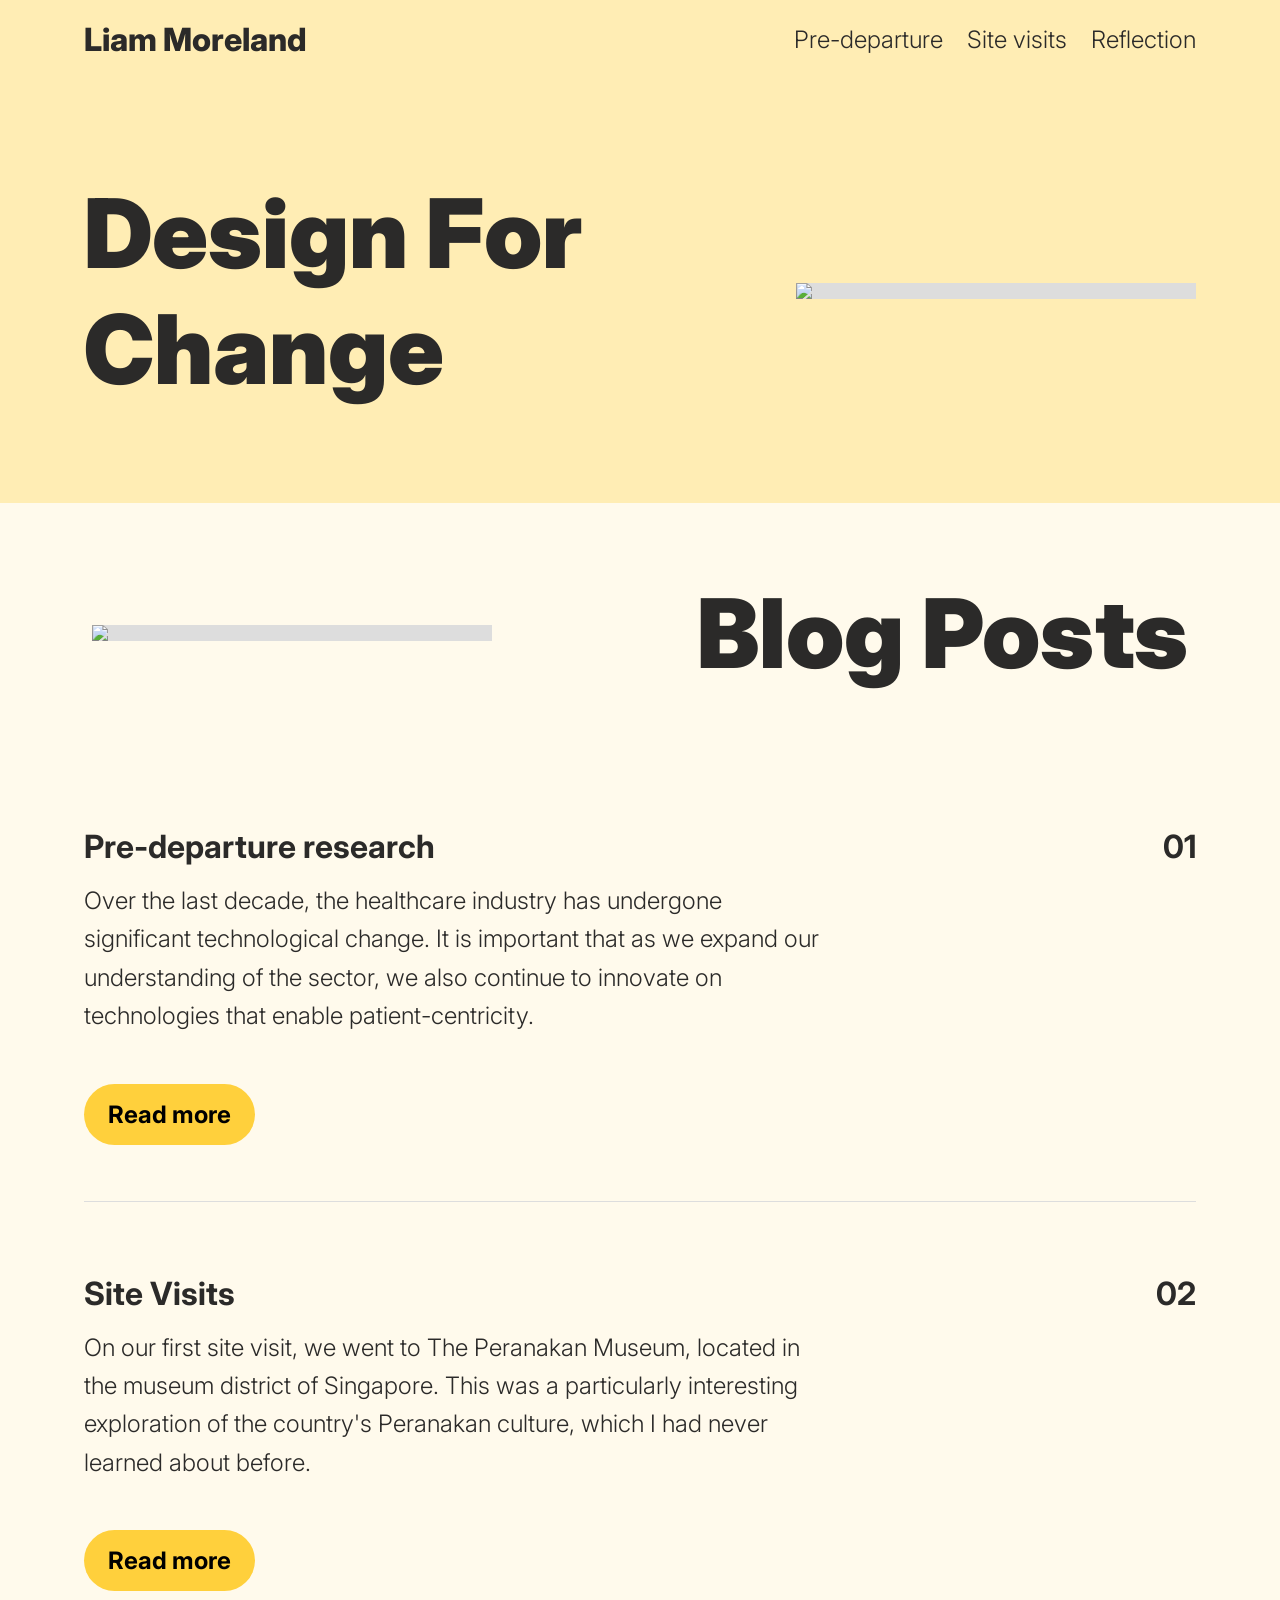
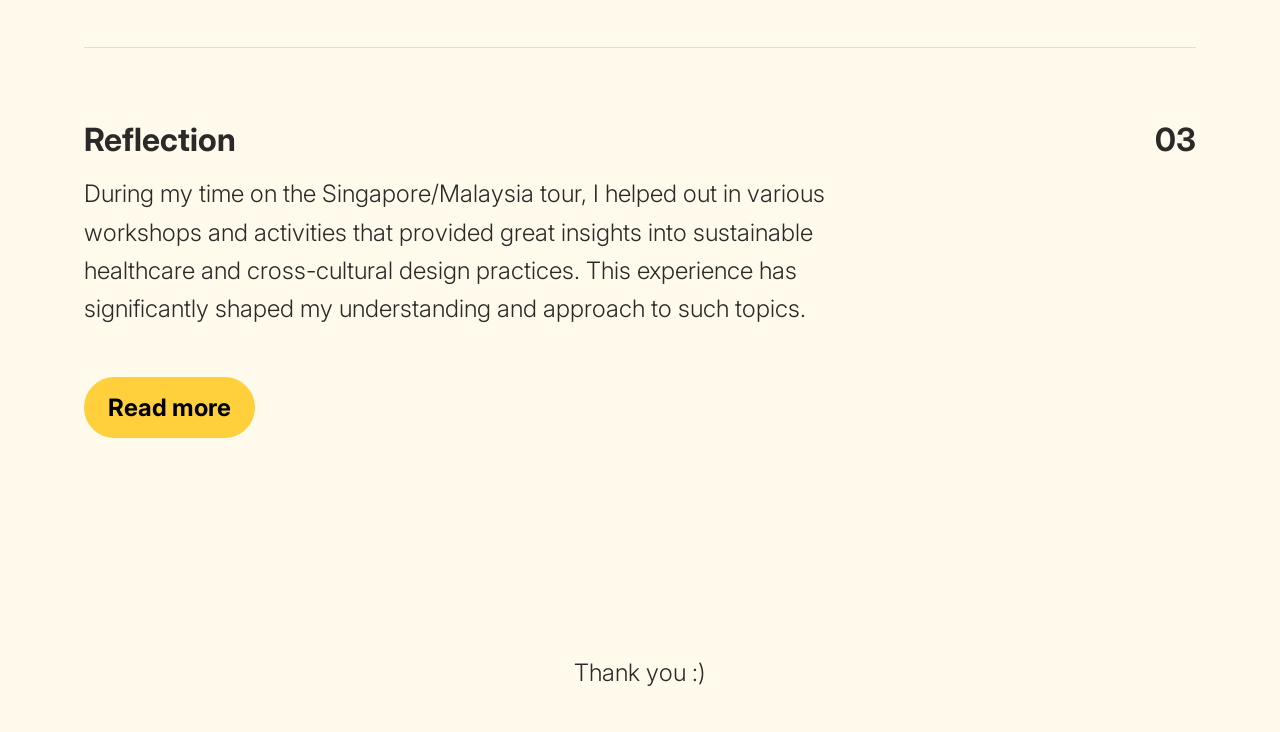
==== index.html @ 89345555 "Add files via upload" ====
<!DOCTYPE html>
<html lang="en">

<head>
    <meta charset="UTF-8">
    <meta name="viewport" content="width=device-width, initial-scale=1.0">
    <title>Liam Moreland - Design For Change</title>
    <link rel="stylesheet" href="styles.css">
    <link rel="preconnect" href="https://fonts.googleapis.com">
    <link rel="preconnect" href="https://fonts.gstatic.com" crossorigin>
    <link href="https://fonts.googleapis.com/css2?family=Inter:wght@100..900&display=swap" rel="stylesheet">
</head>

<body>
    <header>
        <div class="container">
            <nav>
                <div class="logo">Liam Moreland</div>
                <ul>
                    <li><a href="#">Pre-departure</a></li>
                    <li><a href="#">Site visits</a></li>
                    <li><a href="#">Reflection</a></li>
                </ul>
            </nav>
        </div>
    </header>
    <main>
        <div class="colour">
            <div class="container">
                <section class="hero">
                    <h1>Design For Change</h1>
                    <img src="assets/hero1.jpg" class="hero-image"></img>
                </section>
            </div>
        </div>
        <div class="container">
            <section class="blog-header">
                <img src="assets/hero2.jpg" class="hero-image"></img>
                <h1>Blog Posts</h1>
            </section>
            <section class="blog-posts">
                <div class="post">
                    <div class="post-content">
                        <h3>Pre-departure research</h3>
                        <p>Over the last decade, the healthcare industry has undergone significant technological change. It
                            is important that as we expand our understanding of the sector, we also continue to innovate on
                            technologies that enable patient-centricity.</p>
                        <div class="full-content" style="display: none;">
                            <p>
                                By enabling patient-centricity
                                we ensure that we're not only solving complex challenges but also maintaining quality of
                                life and
                                monitoring to predict any poor outcomes. This first post addresses some of the innovative
                                technologies, and programs that facilitate them, coming out of Singapore in recent years.

                                Focusing on a specific industry, I can outline how the Singaporean government allocates
                                resources to bring health startup technology to life. For example, the Ministry of Health
                                has worked in collaboration with National University of Singapore startup T-Rehab to develop
                                the latest innovation in the physiotherapy industry - Smart Health TeleRehab. TeleRehab is
                                remote physiotherapy and it’s an interesting interplay of technology. It utilizes sensors,
                                digital dashboards, video conferencing, and more to transform a physical form of therapy
                                into a virtual space.

                                Health technology like this shakes up an industry with so much potential. I’m looking
                                forward to exploring all the other initiatives, products, and services offered.
                            </p>
                            <img src="image1.jpg" class="post-image">
                        </div>
                        <a href="#" class="read-more">Read more</a>
                    </div>
                    <div class="post-number">
                        <h3>01</h3>
                    </div>
                </div>
                <hr>
                <div class="post">
                    <div class="post-content">
                        <h3>Site Visits</h3>
                        <p>On our first site visit, we went to The Peranakan Museum, located in the museum district of
                            Singapore. This was a particularly interesting exploration of the country's Peranakan culture,
                            which I had never learned about before.</p>
                        <div class="full-content" style="display: none;">
                            <p>The museum offered a deep dive into the unique blend of Chinese, Malay, and Indonesian
                                influences that define Peranakan culture. Understanding the cultural symbols provided
                                valuable insights into their way of life and their relevance to a healthier community.

                                The symbols include brightly colored ornamental vases, plates, bowls, and more. From lime
                                green to bright pink porcelain, they were hard to miss and brightly displayed. A closer look
                                at the patterns they’re decorated with tells the story of the community’s emphasis on
                                aesthetic beauty and cultural identity.

                                Preserving Peranakan cultural practices can significantly contribute to a Healthier
                                Singapore by creating a sense of belonging and identity, which is important for mental
                                health and well-being. Engaging in traditional crafts and community events provides a sense
                                of purpose, especially for the elderly.

                                The next site visit offered an in-depth look into Singapore's history with a
                                thought-provoking exhibit on plastic waste in modern society. What stood out about the
                                Plastics Exhibit was the design of the space. It showed a modern bedroom, and as we walked
                                through, we observed the use of plastics and how seamlessly they fit into everyday life. We
                                also had the chance to learn more about the recyclability of these items through info cards.
                                I loved the simplicity of these cards as they allowed all visitors, even children, to
                                understand the seriousness of sustainability practices.

                                This focus on environmental impact highlights the need for promoting physical health by
                                advocating for a cleaner environment. By integrating cultural heritage and environmental
                                awareness, Singapore can adopt a holistic approach to health that includes mental,
                                emotional, and physical well-being.

                                The plastics exhibit’s focus on environmental impact also echoes Australia’s increasing
                                awareness and efforts towards sustainability. Both countries recognize the importance of
                                cultural preservation and the environment. Though the approaches and emphasis may vary, it
                                is a unified mission that we are both striving toward.

                                Overall, my visits to the Peranakan Museum and the National Museum's plastics exhibit
                                underscored the beauty of cultural traditions and the urgent need for environmental
                                sustainability. Understanding these practices not only enhances our cultural knowledge but
                                also highlights their role in promoting a healthy society. By valuing cultural heritage and
                                advocating for sustainable practices, we can contribute to a sustainable approach to public
                                health.
                            </p>
                            <img src="image2.jpg" class="post-image">
                        </div>
                        <a href="#" class="read-more">Read more</a>
                    </div>
                    <div class="post-number">
                        <h3>02</h3>
                    </div>
                </div>
                <hr>
                <div class="post">
                    <div class="post-content">
                        <h3>Reflection</h3>
                        <p>During my time on the Singapore/Malaysia tour, I helped out in various workshops and activities
                            that provided great insights into sustainable healthcare and cross-cultural design practices.
                            This experience has significantly shaped my understanding and approach to such topics.</p>
                        <div class="full-content" style="display: none;">
                            
                            <p>
                                The symposium was one of my favorite workshops, where we gathered to hear from highly
                                experienced experts in the field. The case studies, especially from our Taiwanese professor
                                and her redesign of the umbilical clamp, provided a detailed glimpse into the design process
                                across the industry, offering valuable pointers for my own design thinking. The site visits
                                to elder day care centers were also insightful, showing the approaches healthcare
                                professionals take towards sustainability. Activities, such as the Taylor University dinner
                                and the ugly t-shirt competition, helped me better engage with others outside my own
                                cultural context.

                                This tour highlighted that both Singapore and Malaysia are highly advanced, particularly in
                                their approach to aging populations. I would often observe elderly people actively cycling
                                or working out, reinforcing the emphasis on maintaining an active lifestyle. However, while
                                sustainability is reflected in policies, it is less ingrained in some areas of the culture,
                                especially concerning the relatively new practice of recycling, particularly single-use
                                plastics.

                                In the group, I contributed primarily through ideation, research, and wireframing. My
                                background in interaction design and design strategy helped maintain a solid line of design
                                thinking that included everyone's input. I went back on ideas to ensure alignment with our
                                personas, resulting in a refined campaign led by the visual communication designers. This
                                approach also helped with a smooth collaboration with other interaction design members,
                                overcoming language barriers.

                                One challenge was the group sometimes moving ahead with ideas that didn't align with our
                                personas or overlooked the skills of interaction design members. This was resolved through
                                open and honest communication, ensuring everyone’s contributions were valued.

                                Throughout my time in Singapore and Malaysia, I noticed the use of mascots to promote
                                behavior change, particularly on trains. We incorporated this cultural insight by creating
                                our own mascot, to resonate with the local culture, effectively conveying our message.

                                Having two nurses, Gabby and Xen, on our team provided significant insights, particularly on
                                wound care and its impact on sustainability. Their expertise guided our research, they
                                stressed the importance of this topic. The other design disciplines within our team allowed
                                us to create meaningful user experiences and beautiful visual assets. Furthermore this
                                project showed me that wound care is a global issue best addressed with cross-cultural
                                interpretations. Our easy-to-follow flowchart and culturally resonant mascot have the
                                potential to make a significant global impact.

                                Lastly, this experience has contributed immensely to my growth as a designer by exposing me
                                to other disciplines and their approaches. I plan to apply these insights by adopting a more
                                multidisciplinary and culturally informed approach in my future work, ensuring a holistic
                                and user-centric design process. My advice to future participants is to stay open-minded and
                                embrace the diversity of perspectives and disciplines. Engage actively in all activities,
                                communicate openly with your group, and use the cultural elements you observe to inform your
                                design decisions. This experience will greatly contribute to your personal and professional
                                growth.
                            </p>
                            <img src="assets/hero2.jpg" class="post-image">
                        </div>
                        <a href="#" class="read-more">Read more</a>
                    </div>
                    <div class="post-number">
                        <h3>03</h3>
                    </div>
                </div>
            </section>
        </div>
    </main>
    <footer>
        <div class="container">
            <div class="legal-info">
                <p>Thank you :)</p>
            </div>
        </div>
    </footer>
    <script src="scripts.js"></script>
</body>

</html>
---- styles.css ----
/* styles.css */
h1 {
    font-family: "Inter", sans-serif;
    font-weight: 900;
    color: #2B2A29;
}

p {
    font-family: "Inter", sans-serif;
    font-size: 24px;
    font-weight: 300;
    color: #2B2A29;
    line-height: 1.6; /* Adjust this value as needed */
    margin-bottom: 16px; /* Adjust this value as needed */
}

/* styles.css */

p {
    font-family: "Inter", sans-serif;
    font-size: 24px;
    font-weight: 300;
    color: #2B2A29;
    line-height: 1.6; /* Adjust this value as needed */
    margin-bottom: 20px; /* Adjust this value as needed */
}

.full-content {
    display: none; /* Ensure content is hidden by default */
    display: flex;
    justify-content: space-between;
    align-items: flex-start;
}

.full-content img {
    max-width: 200px; /* Adjust the size of the image as needed */
    margin-left: 20px; /* Space between text and image */
}

h2 {
  font-family: "Inter", sans-serif;
  color: #2B2A29;
}

h3 {
  font-family: "Inter", sans-serif;
  font-size: 32px;
  font-weight: 700;
  color: #2B2A29;
}

p {
  font-family: "Inter", sans-serif;
  font-size: 24px;
  font-weight: 300;
  color: #2B2A29;
}

body {
  font-family: Arial, sans-serif;
  margin: 0;
  padding: 0;
  background-color: #FFFAEC;
}
.colour {
    background-color: #FFEDB4;
}
.container {
  max-width: 1440px;
  margin: 0 auto;
  padding: 0 20px; /* Optional padding */
}

header {
  background-color: #FFEDB4;
  padding: 20px 64px;
}

nav {
  display: flex;
  justify-content: space-between;
  align-items: center;
}

.logo {
  font-size: 32px;
  font-weight: 800;
  font-family: "Inter", sans-serif;
  color: #2B2A29;
}

nav ul {
  list-style-type: none;
  margin: 0;
  padding: 0;
  display: flex;
  gap: 24px;
}

nav ul li {
  display: inline;
}

nav ul li a {
  text-decoration: none;
  color: #2B2A29;
  font-weight: 300;
  font-family: "Inter", sans-serif;
  font-size: 24px;
}

.hero {
  background-color: #FFEDB4;
  padding: 96px 64px;
  text-align: left;
  display: flex;
  justify-content: space-between;
  align-items: center;
}

.hero h1 {
  font-size: 96px;
  margin: 0;
  width: 549px;
}

.hero .hero-image {
  max-width: 600px;
  min-width: 400px;
  height: auto;
  background-color: #ddd;
}

.blog-header {
  background-color: #FFFAEC;
  padding: 72px;
  text-align: left;
  display: flex;
  justify-content: space-between;
  align-items: center;
}

.blog-header h1 {
  font-size: 96px;
  margin: 0;
}

.blog-header .hero-image {
  max-width: 600px;
  min-width: 400px;
  height: auto;
  background-color: #ddd;
}

.blog-posts {
  padding: 64px;
  background-color: #FFFAEC;
}

.blog-posts h2 {
  font-size: 32px;
  text-align: left;
  margin-bottom: 50px;
}

.post {
  display: flex;
  justify-content: space-between;
  align-items: flex-start;
}

.post-image {
  width: 150px;
  height: 150px;
  background-color: #ddd;
  margin-right: 20px;
}

.post-content {
  flex-grow: 1;
  max-width: 66.66%;
}

.post-content h3 {
  font-size: 32px;
  margin: 0;
  padding-bottom: 16px;
}

.post-content p {
  padding: 0 0 64px 0;
  margin: 0;
}

.read-more {
  text-decoration: none;
  background-color: #FFD03C;
  padding: 16px 24px;
  border-radius: 100px;
  color: #000;
  font-weight: 700;
  font-size: 24px;
  font-family: "inter", sans-serif;
}

.post-number h3 {
  font-weight: 700;
  margin: 0;
}

hr {
  border: 0;
  border-top: 1px solid #ddd;
  margin: 72px 0;
}

footer {

  background-color: #FFFAEC;
  padding: 20px;
  text-align: center;
  padding-top: 144px;
}

.legal-info {
  font-size: 12px;
  color: #999;
}

.full-content {
  display: none; /* Ensure content is hidden by default */
}
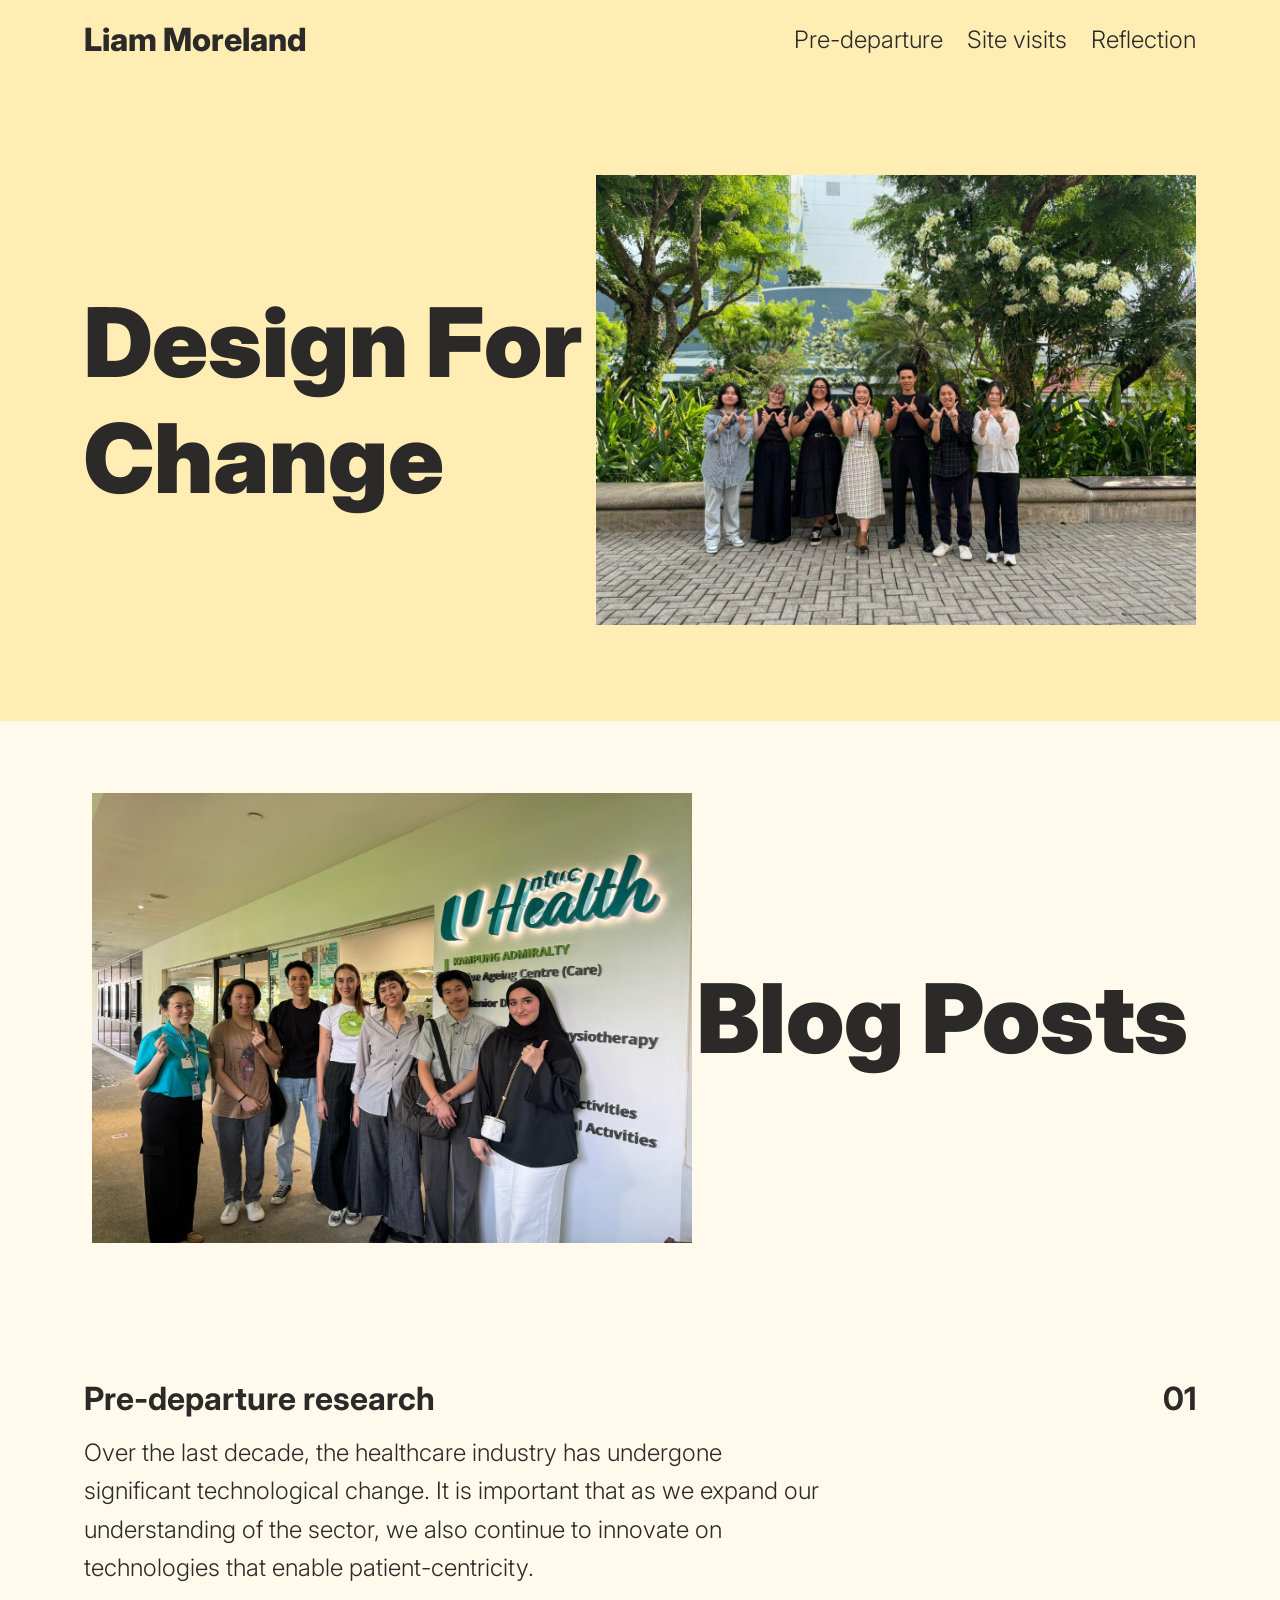
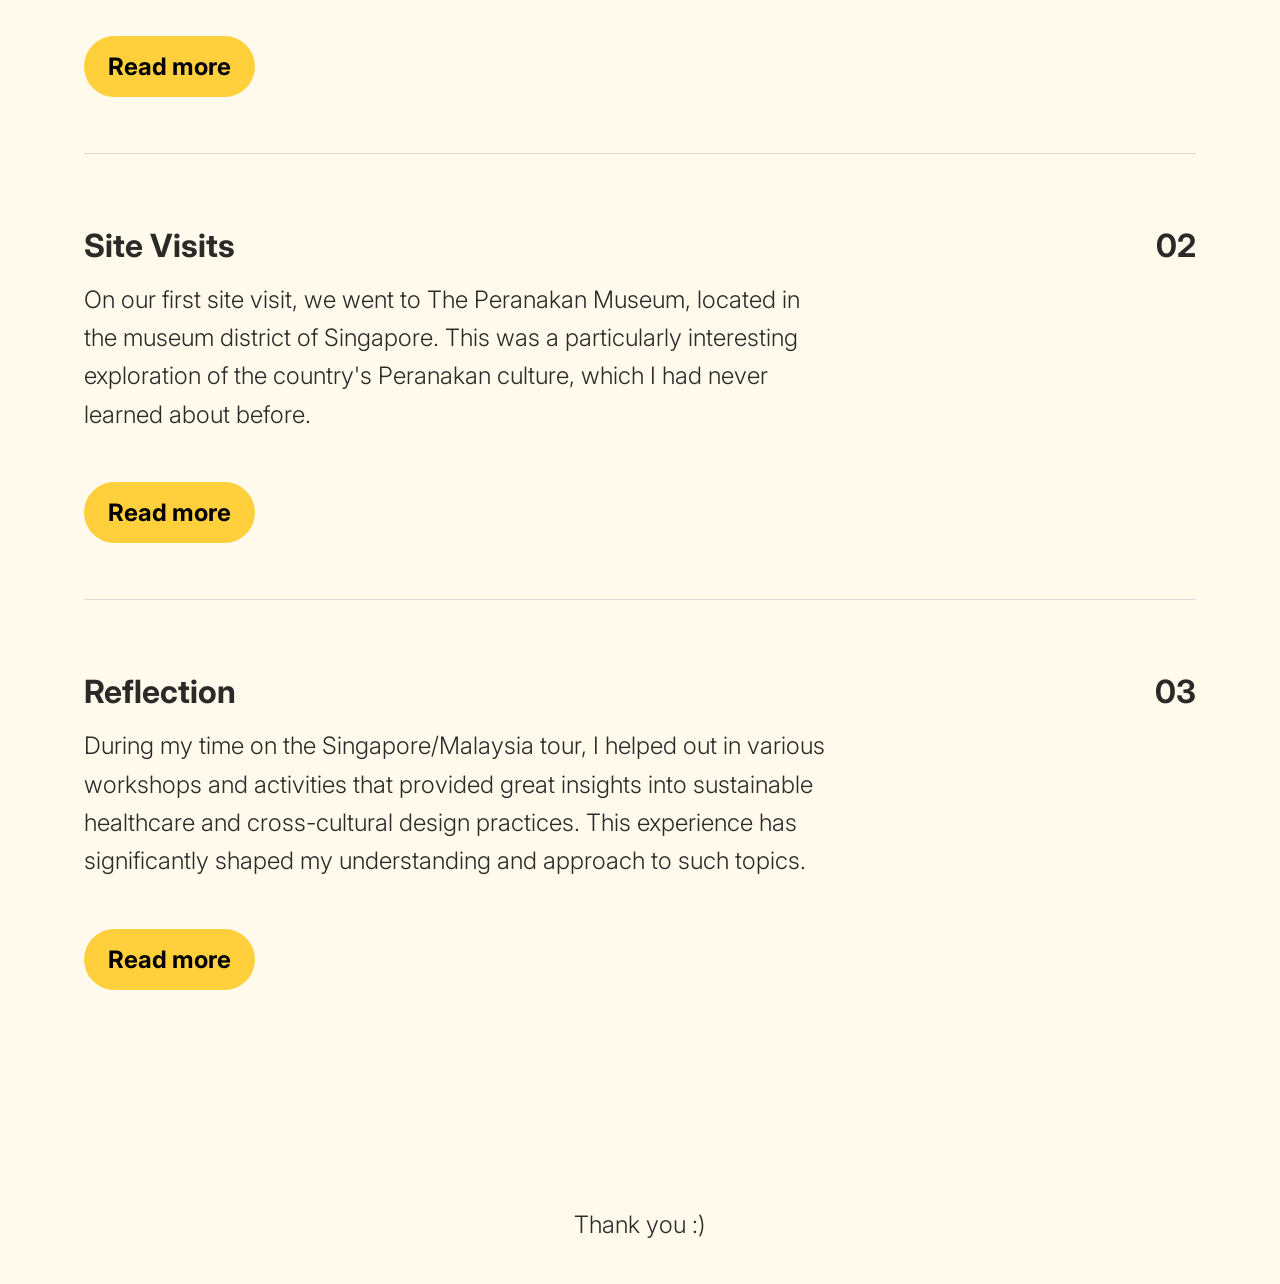
==== commit afb48231: "Update index.html" ====
--- a/index.html
+++ b/index.html
@@ -29,42 +29,52 @@
             <div class="container">
                 <section class="hero">
                     <h1>Design For Change</h1>
-                    <img src="assets/hero1.jpg" class="hero-image"></img>
+                    <img src="hero1.jpg" class="hero-image"></img>
                 </section>
             </div>
         </div>
         <div class="container">
             <section class="blog-header">
-                <img src="assets/hero2.jpg" class="hero-image"></img>
+                <img src="hero2.jpg" class="hero-image"></img>
                 <h1>Blog Posts</h1>
             </section>
             <section class="blog-posts">
                 <div class="post">
                     <div class="post-content">
                         <h3>Pre-departure research</h3>
-                        <p>Over the last decade, the healthcare industry has undergone significant technological change. It
-                            is important that as we expand our understanding of the sector, we also continue to innovate on
+                        <p>Over the last decade, the healthcare industry has undergone significant technological change.
+                            It
+                            is important that as we expand our understanding of the sector, we also continue to innovate
+                            on
                             technologies that enable patient-centricity.</p>
                         <div class="full-content" style="display: none;">
                             <p>
                                 By enabling patient-centricity
                                 we ensure that we're not only solving complex challenges but also maintaining quality of
                                 life and
-                                monitoring to predict any poor outcomes. This first post addresses some of the innovative
-                                technologies, and programs that facilitate them, coming out of Singapore in recent years.
-
+                                monitoring to predict any poor outcomes. This first post addresses some of the
+                                innovative
+                                technologies, and programs that facilitate them, coming out of Singapore in recent
+                                years.
+                            </p>
+                            <p>
                                 Focusing on a specific industry, I can outline how the Singaporean government allocates
-                                resources to bring health startup technology to life. For example, the Ministry of Health
-                                has worked in collaboration with National University of Singapore startup T-Rehab to develop
-                                the latest innovation in the physiotherapy industry - Smart Health TeleRehab. TeleRehab is
-                                remote physiotherapy and it’s an interesting interplay of technology. It utilizes sensors,
+                                resources to bring heal</p>
+                            <p>th startup technology to life. For example, the Ministry of
+                                Health
+                                has worked in collaboration with National University of Singapore startup T-Rehab to
+                                develop
+                                the latest innovation in the physiotherapy industry - Smart Health TeleRehab. TeleRehab
+                                is
+                                remote physiotherapy and it’s an interesting interplay of technology. It utilizes
+                                sensors,
                                 digital dashboards, video conferencing, and more to transform a physical form of therapy
                                 into a virtual space.
-
+                            </p>
+                            <p>
                                 Health technology like this shakes up an industry with so much potential. I’m looking
                                 forward to exploring all the other initiatives, products, and services offered.
                             </p>
-                            <img src="image1.jpg" class="post-image">
                         </div>
                         <a href="#" class="read-more">Read more</a>
                     </div>
@@ -77,49 +87,66 @@
                     <div class="post-content">
                         <h3>Site Visits</h3>
                         <p>On our first site visit, we went to The Peranakan Museum, located in the museum district of
-                            Singapore. This was a particularly interesting exploration of the country's Peranakan culture,
+                            Singapore. This was a particularly interesting exploration of the country's Peranakan
+                            culture,
                             which I had never learned about before.</p>
                         <div class="full-content" style="display: none;">
                             <p>The museum offered a deep dive into the unique blend of Chinese, Malay, and Indonesian
                                 influences that define Peranakan culture. Understanding the cultural symbols provided
                                 valuable insights into their way of life and their relevance to a healthier community.
-
-                                The symbols include brightly colored ornamental vases, plates, bowls, and more. From lime
-                                green to bright pink porcelain, they were hard to miss and brightly displayed. A closer look
+                            </p>
+                            <p>
+                                The symbols include brightly colored ornamental vases, plates, bowls, and more. From
+                                lime
+                                green to bright pink porcelain, they were hard to miss and brightly displayed. A closer
+                                look
                                 at the patterns they’re decorated with tells the story of the community’s emphasis on
                                 aesthetic beauty and cultural identity.
-
+                            </p>
+                            <p>
                                 Preserving Peranakan cultural practices can significantly contribute to a Healthier
                                 Singapore by creating a sense of belonging and identity, which is important for mental
-                                health and well-being. Engaging in traditional crafts and community events provides a sense
+                                health and well-being. Engaging in traditional crafts and community events provides a
+                                sense
                                 of purpose, especially for the elderly.
-
+                            </p>
+                            <p>
                                 The next site visit offered an in-depth look into Singapore's history with a
                                 thought-provoking exhibit on plastic waste in modern society. What stood out about the
-                                Plastics Exhibit was the design of the space. It showed a modern bedroom, and as we walked
-                                through, we observed the use of plastics and how seamlessly they fit into everyday life. We
-                                also had the chance to learn more about the recyclability of these items through info cards.
+                                Plastics Exhibit was the design of the space. It showed a modern bedroom, and as we
+                                walked
+                                through, we observed the use of plastics and how seamlessly they fit into everyday life.
+                                We
+                                also had the chance to learn more about the recyclability of these items through info
+                                cards.
                                 I loved the simplicity of these cards as they allowed all visitors, even children, to
                                 understand the seriousness of sustainability practices.
-
+                            </p>
+                            <p>
                                 This focus on environmental impact highlights the need for promoting physical health by
                                 advocating for a cleaner environment. By integrating cultural heritage and environmental
                                 awareness, Singapore can adopt a holistic approach to health that includes mental,
                                 emotional, and physical well-being.
-
+                            </p>
+                            <p>
                                 The plastics exhibit’s focus on environmental impact also echoes Australia’s increasing
                                 awareness and efforts towards sustainability. Both countries recognize the importance of
-                                cultural preservation and the environment. Though the approaches and emphasis may vary, it
+                                cultural preservation and the environment. Though the approaches and emphasis may vary,
+                                it
                                 is a unified mission that we are both striving toward.
-
+                            </p>
+                            <p>
                                 Overall, my visits to the Peranakan Museum and the National Museum's plastics exhibit
                                 underscored the beauty of cultural traditions and the urgent need for environmental
-                                sustainability. Understanding these practices not only enhances our cultural knowledge but
-                                also highlights their role in promoting a healthy society. By valuing cultural heritage and
-                                advocating for sustainable practices, we can contribute to a sustainable approach to public
+                                sustainability. Understanding these practices not only enhances our cultural knowledge
+                                but
+                                also highlights their role in promoting a healthy society. By valuing cultural heritage
+                                and
+                                advocating for sustainable practices, we can contribute to a sustainable approach to
+                                public
                                 health.
                             </p>
-                            <img src="image2.jpg" class="post-image">
+
                         </div>
                         <a href="#" class="read-more">Read more</a>
                     </div>
@@ -131,61 +158,90 @@
                 <div class="post">
                     <div class="post-content">
                         <h3>Reflection</h3>
-                        <p>During my time on the Singapore/Malaysia tour, I helped out in various workshops and activities
-                            that provided great insights into sustainable healthcare and cross-cultural design practices.
+                        <p>During my time on the Singapore/Malaysia tour, I helped out in various workshops and
+                            activities
+                            that provided great insights into sustainable healthcare and cross-cultural design
+                            practices.
                             This experience has significantly shaped my understanding and approach to such topics.</p>
                         <div class="full-content" style="display: none;">
-                            
+
                             <p>
                                 The symposium was one of my favorite workshops, where we gathered to hear from highly
-                                experienced experts in the field. The case studies, especially from our Taiwanese professor
-                                and her redesign of the umbilical clamp, provided a detailed glimpse into the design process
-                                across the industry, offering valuable pointers for my own design thinking. The site visits
+                                experienced experts in the field. The case studies, especially from our Taiwanese
+                                professor
+                                and her redesign of the umbilical clamp, provided a detailed glimpse into the design
+                                process
+                                across the industry, offering valuable pointers for my own design thinking. The site
+                                visits
                                 to elder day care centers were also insightful, showing the approaches healthcare
-                                professionals take towards sustainability. Activities, such as the Taylor University dinner
+                                professionals take towards sustainability. Activities, such as the Taylor University
+                                dinner
                                 and the ugly t-shirt competition, helped me better engage with others outside my own
                                 cultural context.
-
-                                This tour highlighted that both Singapore and Malaysia are highly advanced, particularly in
-                                their approach to aging populations. I would often observe elderly people actively cycling
-                                or working out, reinforcing the emphasis on maintaining an active lifestyle. However, while
-                                sustainability is reflected in policies, it is less ingrained in some areas of the culture,
+                            </p>
+                            <p>
+                                This tour highlighted that both Singapore and Malaysia are highly advanced, particularly
+                                in
+                                their approach to aging populations. I would often observe elderly people actively
+                                cycling
+                                or working out, reinforcing the emphasis on maintaining an active lifestyle. However,
+                                while
+                                sustainability is reflected in policies, it is less ingrained in some areas of the
+                                culture,
                                 especially concerning the relatively new practice of recycling, particularly single-use
                                 plastics.
-
+                            </p>
+                            <p>
                                 In the group, I contributed primarily through ideation, research, and wireframing. My
-                                background in interaction design and design strategy helped maintain a solid line of design
-                                thinking that included everyone's input. I went back on ideas to ensure alignment with our
-                                personas, resulting in a refined campaign led by the visual communication designers. This
+                                background in interaction design and design strategy helped maintain a solid line of
+                                design
+                                thinking that included everyone's input. I went back on ideas to ensure alignment with
+                                our
+                                personas, resulting in a refined campaign led by the visual communication designers.
+                                This
                                 approach also helped with a smooth collaboration with other interaction design members,
                                 overcoming language barriers.
-
+                            </p>
+                            <p>
                                 One challenge was the group sometimes moving ahead with ideas that didn't align with our
-                                personas or overlooked the skills of interaction design members. This was resolved through
+                                personas or overlooked the skills of interaction design members. This was resolved
+                                through
                                 open and honest communication, ensuring everyone’s contributions were valued.
-
+                            </p>
+                            <p>
                                 Throughout my time in Singapore and Malaysia, I noticed the use of mascots to promote
-                                behavior change, particularly on trains. We incorporated this cultural insight by creating
+                                behavior change, particularly on trains. We incorporated this cultural insight by
+                                creating
                                 our own mascot, to resonate with the local culture, effectively conveying our message.
-
-                                Having two nurses, Gabby and Xen, on our team provided significant insights, particularly on
+                            </p>
+                            <p>
+                                Having two nurses, Gabby and Xen, on our team provided significant insights,
+                                particularly on
                                 wound care and its impact on sustainability. Their expertise guided our research, they
-                                stressed the importance of this topic. The other design disciplines within our team allowed
+                                stressed the importance of this topic. The other design disciplines within our team
+                                allowed
                                 us to create meaningful user experiences and beautiful visual assets. Furthermore this
                                 project showed me that wound care is a global issue best addressed with cross-cultural
                                 interpretations. Our easy-to-follow flowchart and culturally resonant mascot have the
                                 potential to make a significant global impact.
-
-                                Lastly, this experience has contributed immensely to my growth as a designer by exposing me
-                                to other disciplines and their approaches. I plan to apply these insights by adopting a more
-                                multidisciplinary and culturally informed approach in my future work, ensuring a holistic
-                                and user-centric design process. My advice to future participants is to stay open-minded and
-                                embrace the diversity of perspectives and disciplines. Engage actively in all activities,
-                                communicate openly with your group, and use the cultural elements you observe to inform your
-                                design decisions. This experience will greatly contribute to your personal and professional
+                            </p>
+                            <p>
+                                Lastly, this experience has contributed immensely to my growth as a designer by exposing
+                                me
+                                to other disciplines and their approaches. I plan to apply these insights by adopting a
+                                more
+                                multidisciplinary and culturally informed approach in my future work, ensuring a
+                                holistic
+                                and user-centric design process. My advice to future participants is to stay open-minded
+                                and
+                                embrace the diversity of perspectives and disciplines. Engage actively in all
+                                activities,
+                                communicate openly with your group, and use the cultural elements you observe to inform
+                                your
+                                design decisions. This experience will greatly contribute to your personal and
+                                professional
                                 growth.
                             </p>
-                            <img src="assets/hero2.jpg" class="post-image">
                         </div>
                         <a href="#" class="read-more">Read more</a>
                     </div>
@@ -206,4 +262,4 @@
     <script src="scripts.js"></script>
 </body>
 
-</html>+</html>
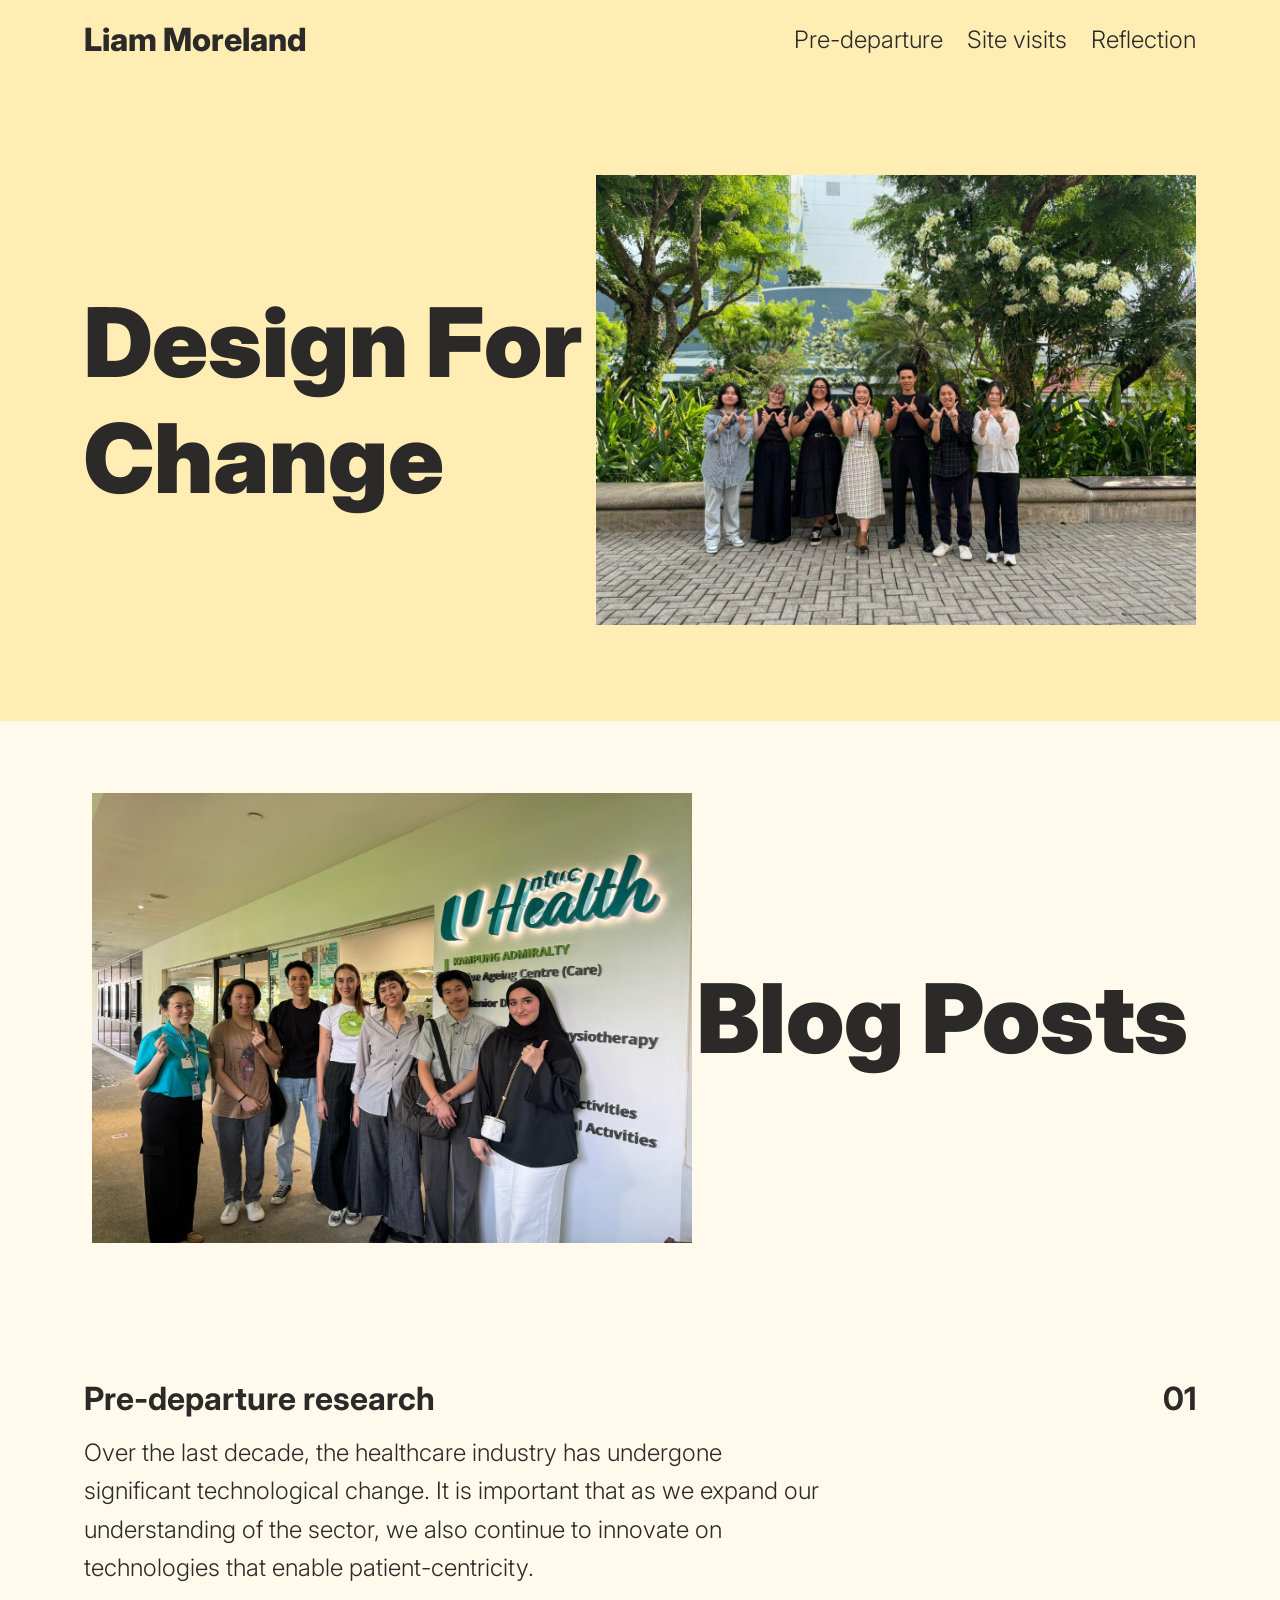
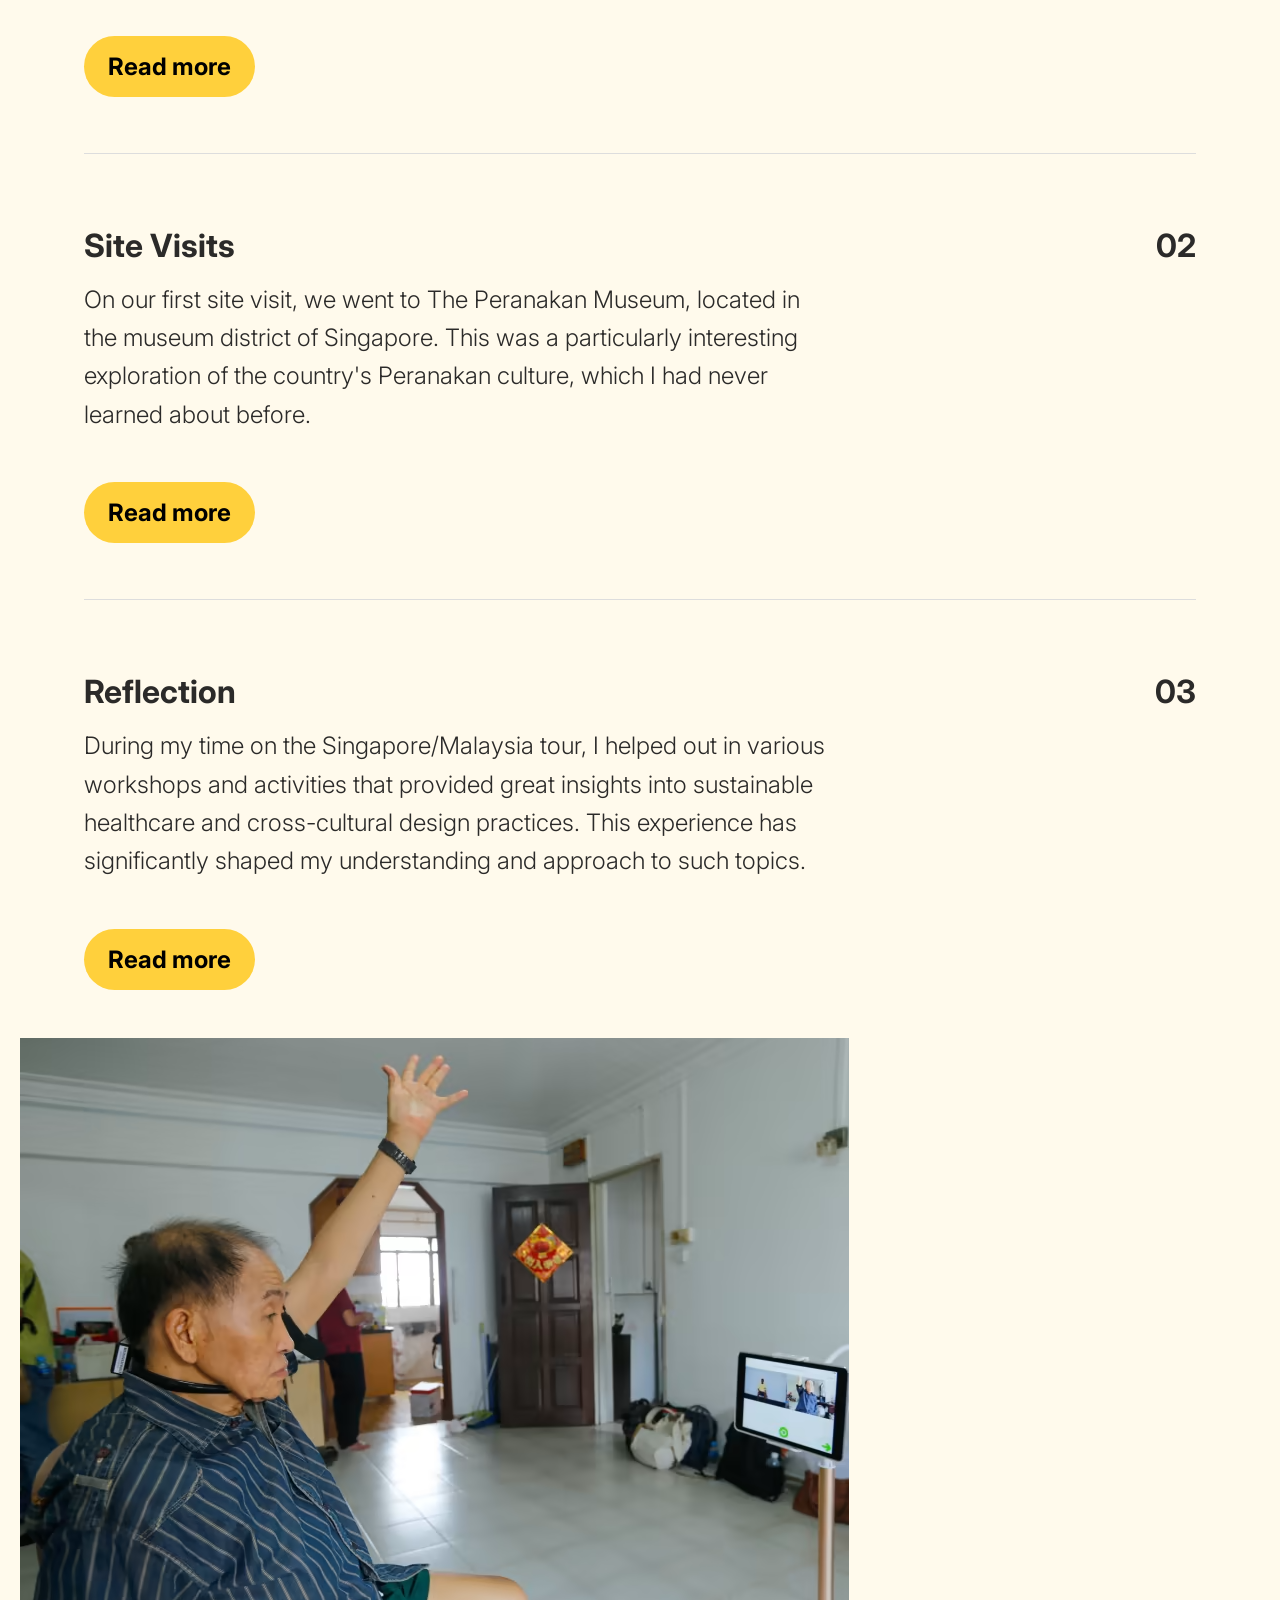
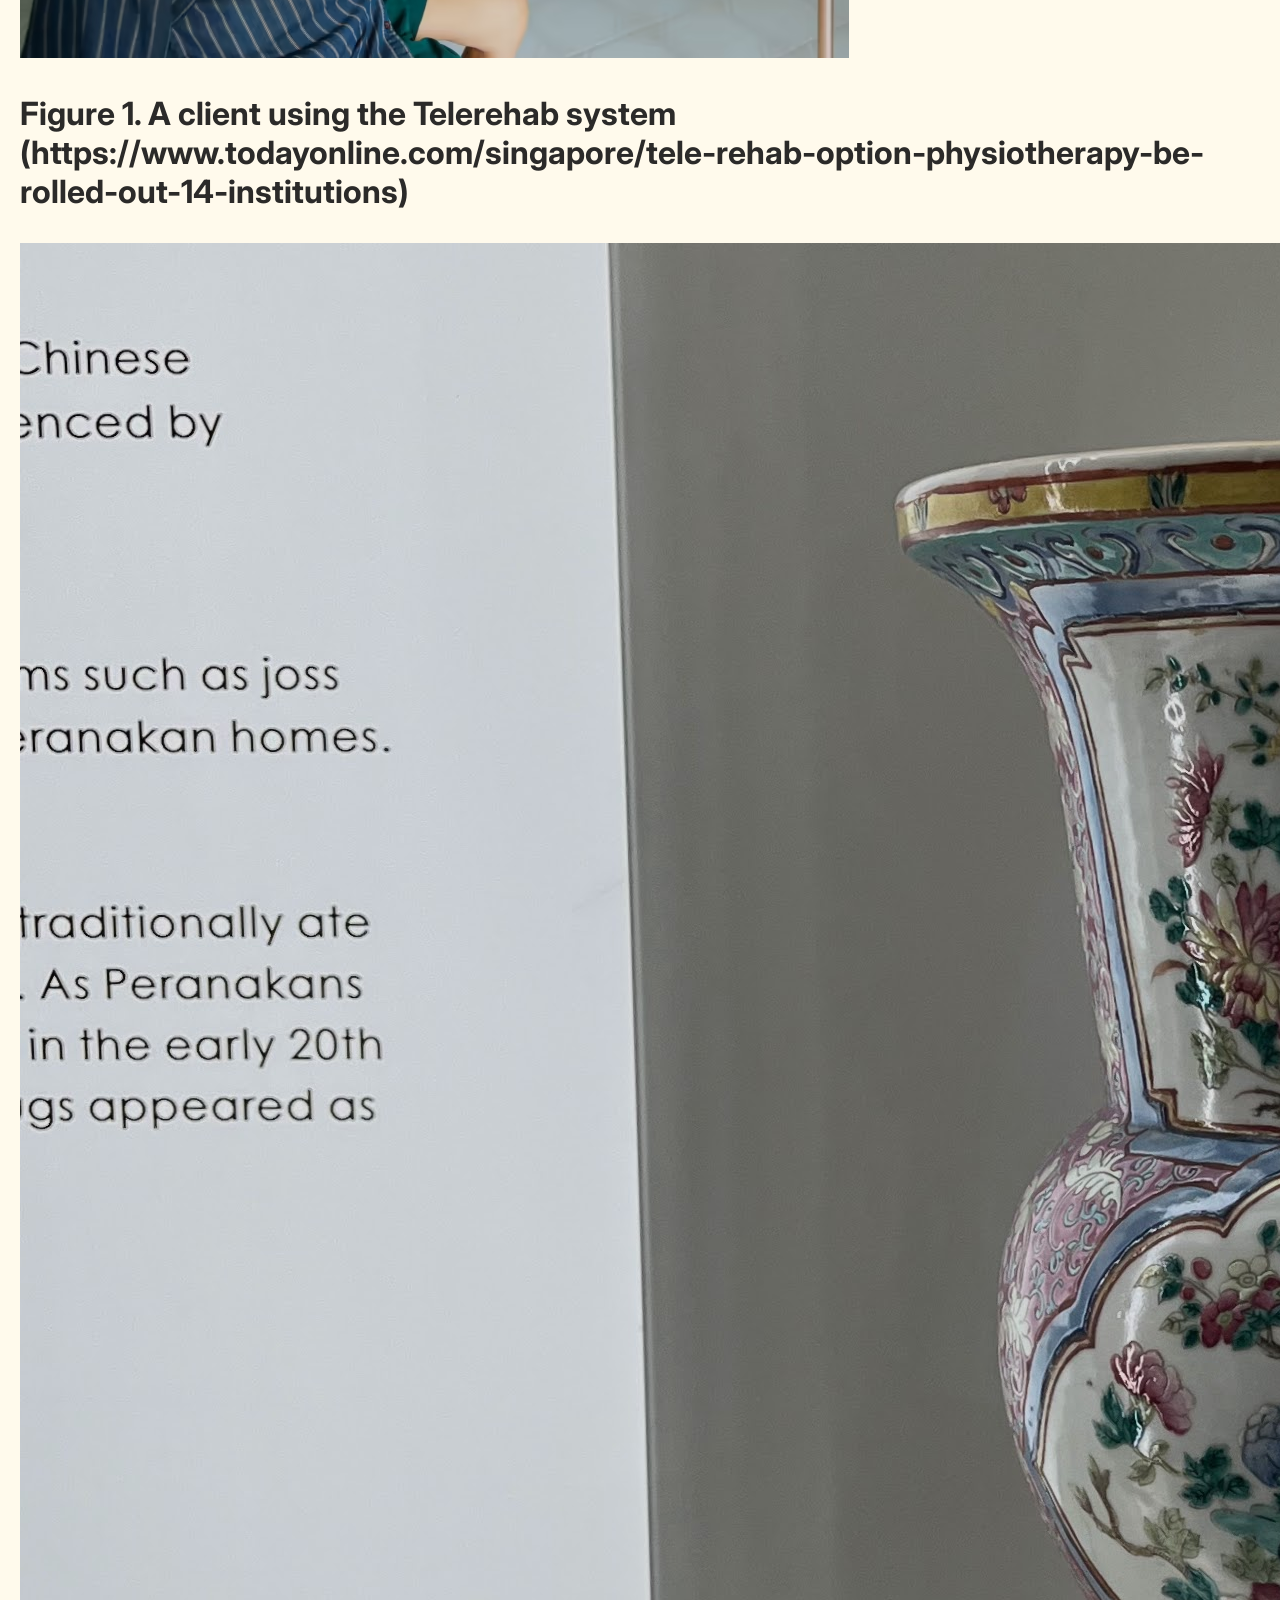
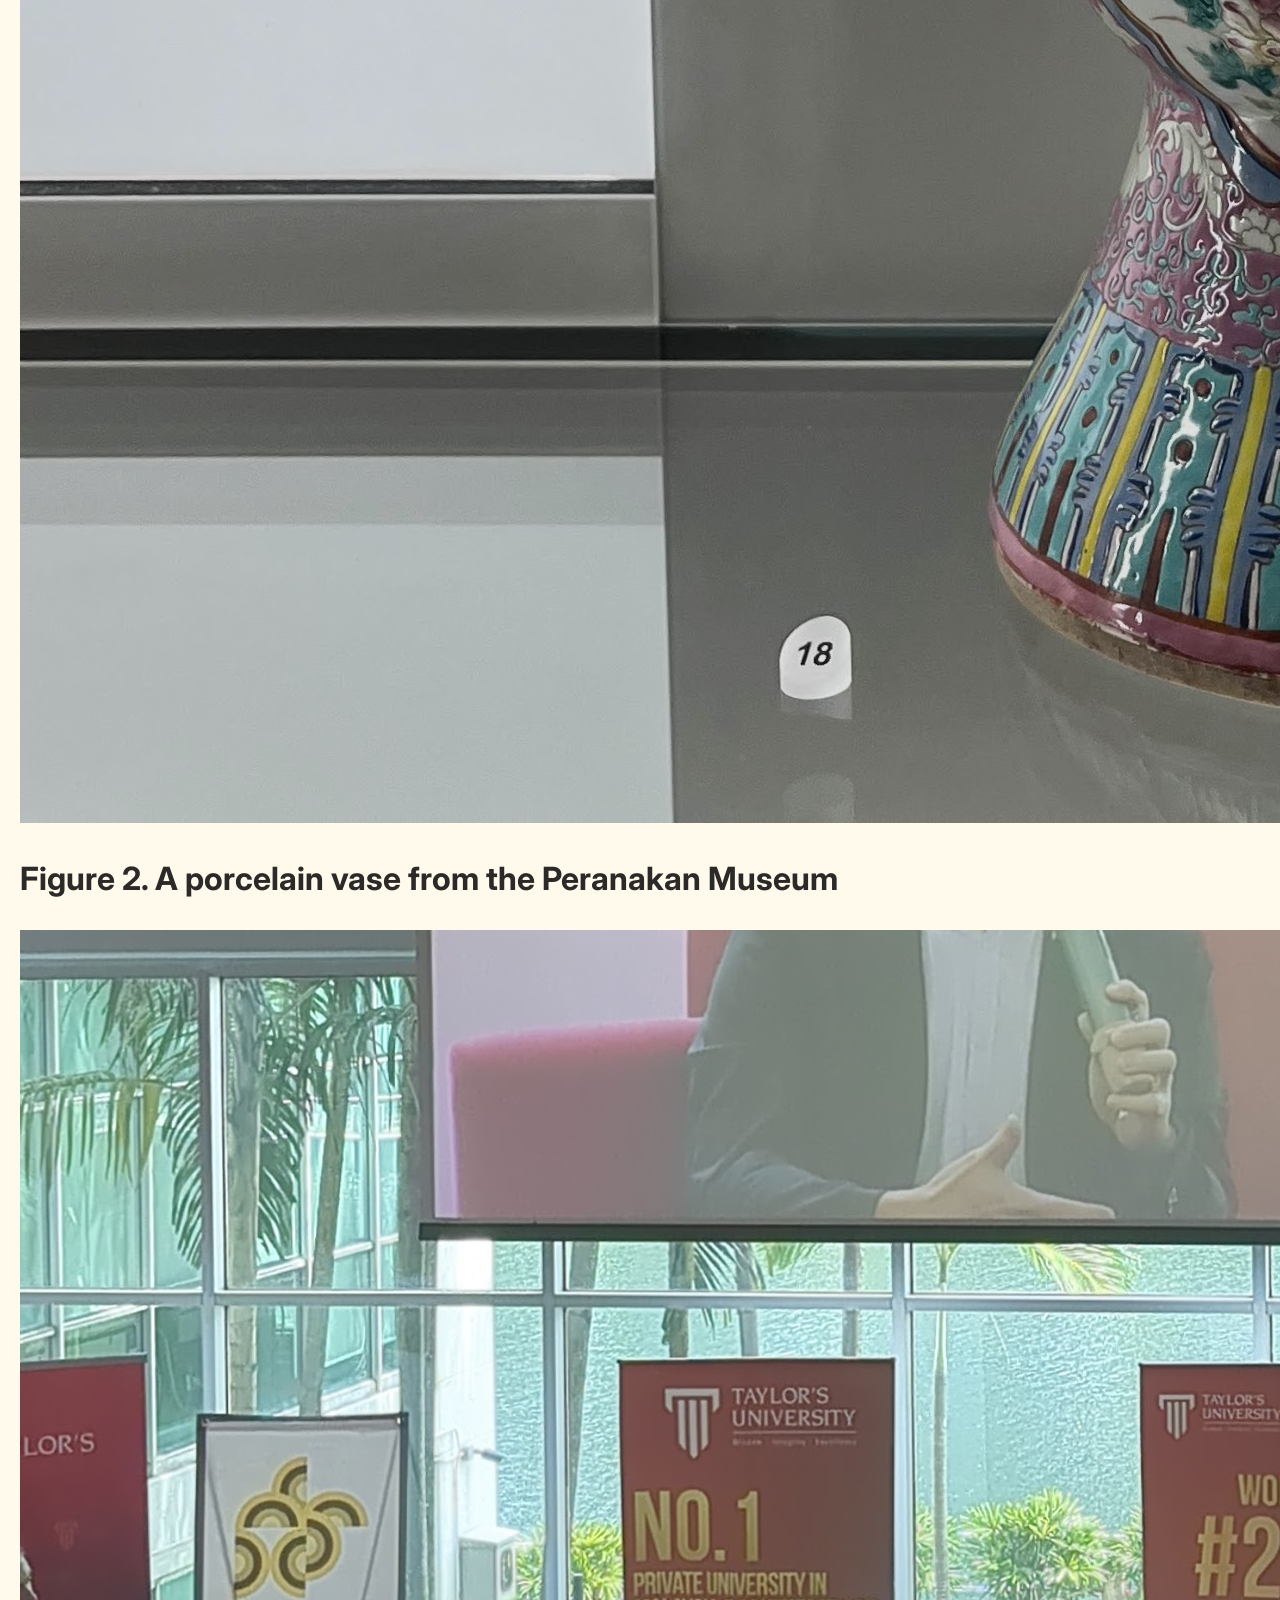
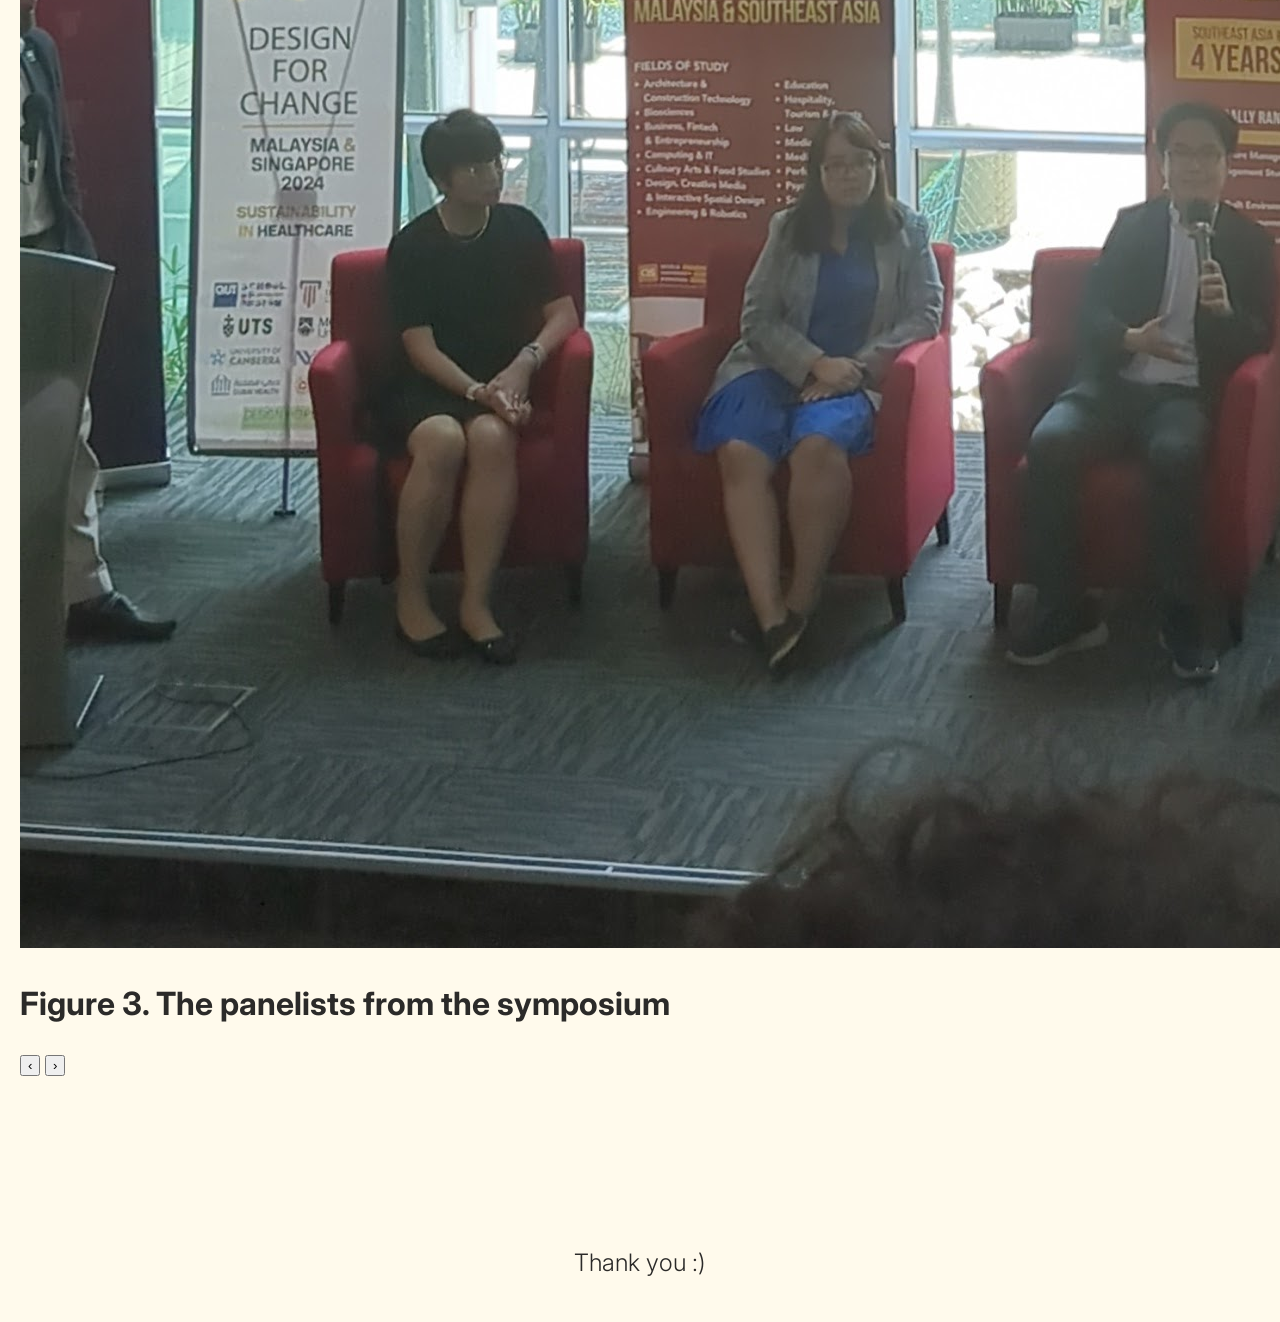
==== commit ce830a03: "Update index.html" ====
--- a/index.html
+++ b/index.html
@@ -59,12 +59,14 @@
                             </p>
                             <p>
                                 Focusing on a specific industry, I can outline how the Singaporean government allocates
-                                resources to bring heal</p>
-                            <p>th startup technology to life. For example, the Ministry of
+                                resources to bring health startup technology to life. 
+                                
+                            </p>
+                            <p>For example, the Ministry of
                                 Health
                                 has worked in collaboration with National University of Singapore startup T-Rehab to
                                 develop
-                                the latest innovation in the physiotherapy industry - Smart Health TeleRehab. TeleRehab
+                                the latest innovation in the physiotherapy industry - Smart Health TeleRehab (figure 1). TeleRehab
                                 is
                                 remote physiotherapy and it’s an interesting interplay of technology. It utilizes
                                 sensors,
@@ -98,7 +100,7 @@
                             <p>
                                 The symbols include brightly colored ornamental vases, plates, bowls, and more. From
                                 lime
-                                green to bright pink porcelain, they were hard to miss and brightly displayed. A closer
+                                green to bright pink porcelain, they were hard to miss and brightly displayed (figure 2). A closer
                                 look
                                 at the patterns they’re decorated with tells the story of the community’s emphasis on
                                 aesthetic beauty and cultural identity.
@@ -166,7 +168,7 @@
                         <div class="full-content" style="display: none;">
 
                             <p>
-                                The symposium was one of my favorite workshops, where we gathered to hear from highly
+                                The symposium was one of my favorite workshops (figure 3), where we gathered to hear from highly
                                 experienced experts in the field. The case studies, especially from our Taiwanese
                                 professor
                                 and her redesign of the umbilical clamp, provided a detailed glimpse into the design
@@ -250,6 +252,26 @@
                     </div>
                 </div>
             </section>
+            <section class="carousel">
+                <div class="carousel-container">
+                    <div class="carousel-slide">
+                        <img src="img1.png" alt="Image 1">
+                        <h3>Figure 1. A client using the Telerehab system (https://www.todayonline.com/singapore/tele-rehab-option-physiotherapy-be-rolled-out-14-institutions)</h3>
+                    </div>
+                    <div class="carousel-slide">
+                        <img src="img2.jpg" alt="Image 2">
+                        <h3>Figure 2. A porcelain vase from the Peranakan Museum</h3>
+                    </div>
+                    <div class="carousel-slide">
+                        <img src="img3.jpg" alt="Image 3">
+                        <h3>Figure 3. The panelists from the symposium</h3>
+                    </div>
+
+                </div>
+                <button class="carousel-button prev">‹</button>
+                <button class="carousel-button next">›</button>
+            </section>
+            
         </div>
     </main>
     <footer>
